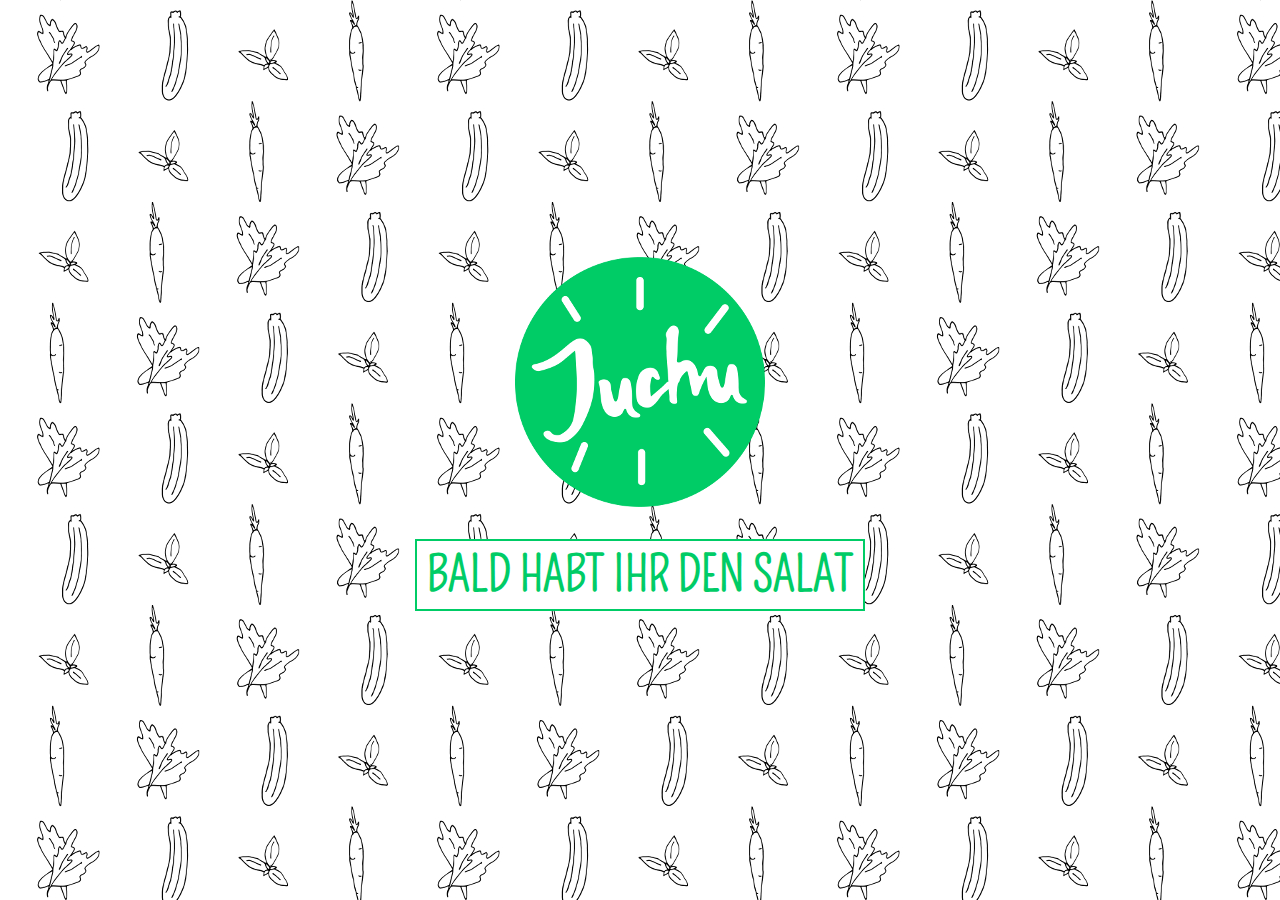
==== site/index.html @ 55407295 "use other favicons, move everything into site folder" ====
<!DOCTYPE html>
<html>
<head>
	<meta charset="UTF-8">
	<title>juchu</title>
	<link rel="stylesheet" type="text/css" href="style.css">
	<link href="https://fonts.googleapis.com/css?family=Pompiere" rel="stylesheet">
	<meta name="viewport" content="width=device-width, initial-scale=1">

	<link rel="apple-touch-icon" sizes="180x180" href="apple-touch-icon.png?v=gAE3Oe8Pxm">
	<link rel="icon" type="image/png" sizes="32x32" href="favicon-32x32.png?v=gAE3Oe8Pxm">
	<link rel="icon" type="image/png" sizes="16x16" href="favicon-16x16.png?v=gAE3Oe8Pxm">
	<link rel="manifest" href="manifest.json?v=gAE3Oe8Pxm">
	<link rel="mask-icon" href="safari-pinned-tab.svg?v=gAE3Oe8Pxm" color="#5bbad5">
	<link rel="shortcut icon" href="favicon.ico?v=gAE3Oe8Pxm">
	<meta name="theme-color" content="#ffffff">
</head>

<body>
	<div id='content'>
		<img id='logo' alt='juchu logo'>
		<h1>Bald habt Ihr den Salat</h1
	</div>
</body>

</html>
---- site/style.css ----
html, body {
    height: 100%;
}

body {
    background-image: url('img/comingsoonmuster_400x403.jpg');
    background-repeat: repeat;
    margin: 0;
    width: 100%;
    font-family: 'Pompiere', cursive;
}

#content {
    align-items: center;
    display: flex;
    flex-direction: column;
    justify-content: center;
    height: 100%;
    width: 100%;
}

#logo {
    content: url('img/logo_175x175.png')
}

h1 {
    text-transform: uppercase;
    text-align: center;
    background: #ffffff;
    border: 2px solid #00cc66;
    color: #00cc66;
    font-size: 2em;
    padding: 5px 10px;
}

@media only screen and (min-width: 700px) {
    #logo {
        content: url('img/logo_250x250.png')
    }

    h1 {
        font-size: 3em;
    }
}
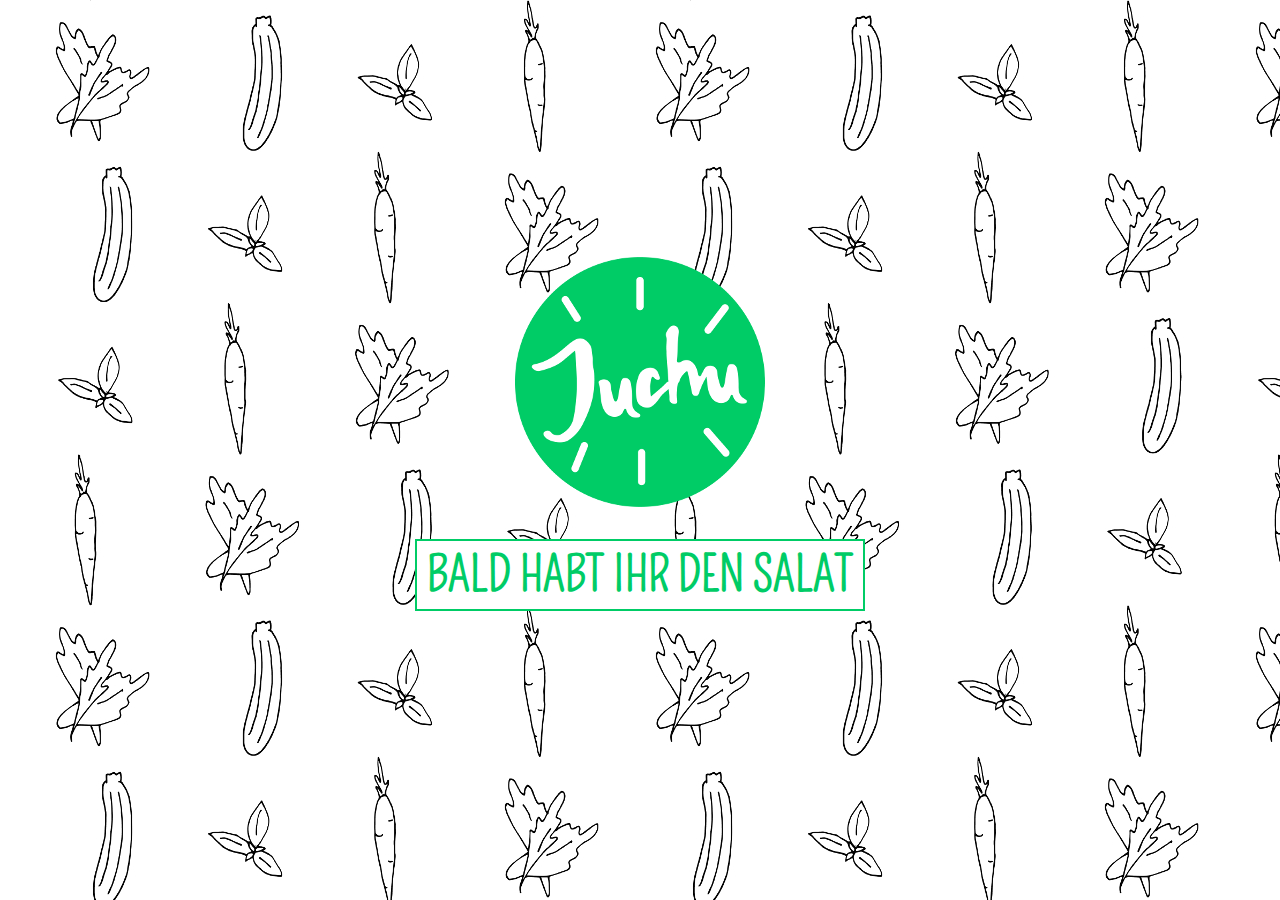
==== commit f7a1d334: "use srcset and sizes for images" ====
--- a/site/index.html
+++ b/site/index.html
@@ -18,7 +18,7 @@
 
 <body>
 	<div id='content'>
-		<img id='logo' alt='juchu logo'>
+		<img id='logo' alt='juchu logo' srcset="img/logo_small.png 175w, img/logo_medium.png 250w" sizes="(min-width: 768px) 250px, 175px">
 		<h1>Bald habt Ihr den Salat</h1
 	</div>
 </body>
--- a/site/style.css
+++ b/site/style.css
@@ -3,7 +3,8 @@
 }
 
 body {
-    background-image: url('img/comingsoonmuster_400x403.jpg');
+    background-image: url('img/comingsoonmuster_600x605.jpg');
+    background-size: 300px;
     background-repeat: repeat;
     margin: 0;
     width: 100%;
@@ -20,7 +21,7 @@
 }
 
 #logo {
-    content: url('img/logo_175x175.png')
+    width: 175px;
 }
 
 h1 {
@@ -33,12 +34,18 @@
     padding: 5px 10px;
 }
 
-@media only screen and (min-width: 700px) {
+@media only screen and (min-width: 768px) {
     #logo {
-        content: url('img/logo_250x250.png')
+        width: 250px;
     }
 
     h1 {
         font-size: 3em;
     }
 }
+
+@media only screen and (min-width: 1024px) {
+    body {
+        background-size: 600px;
+    }
+}
